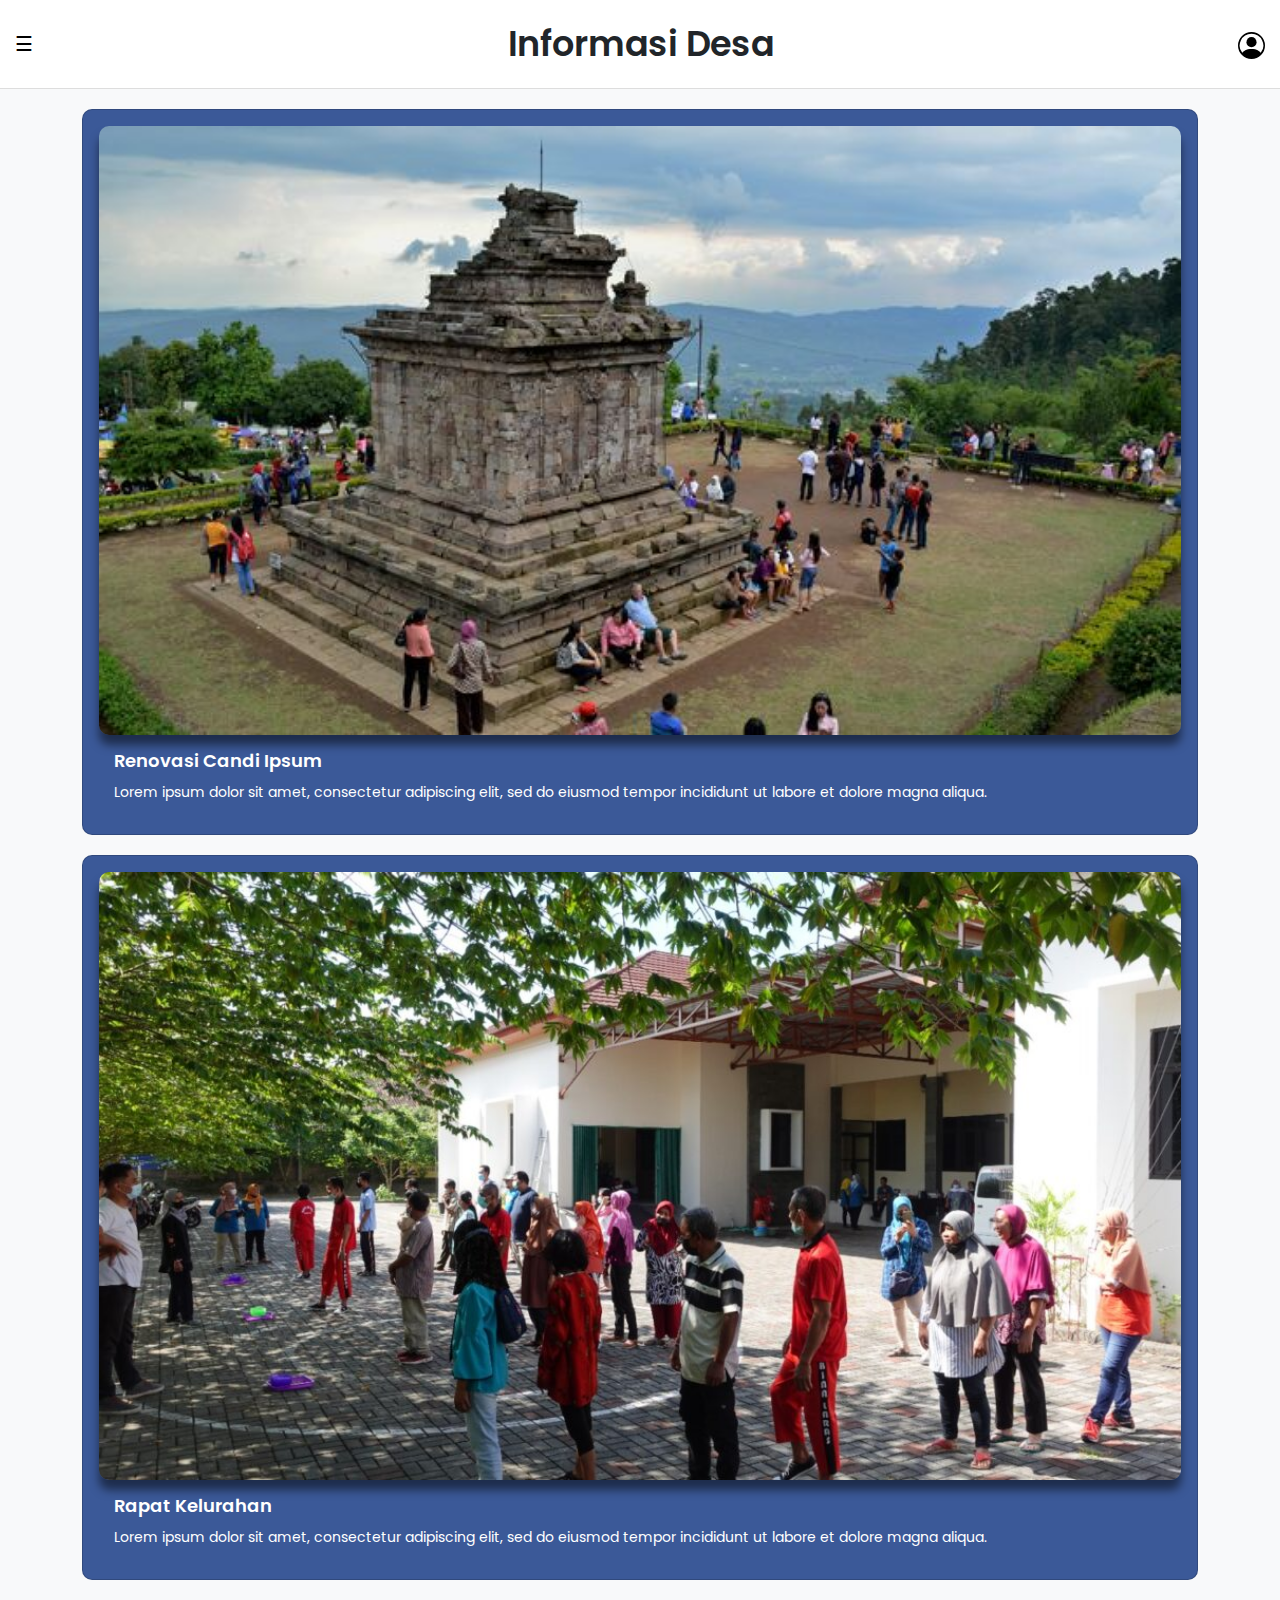
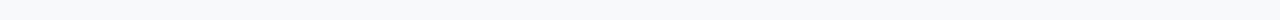
==== Home/home.html @ 0643595c "commit" ====
<!DOCTYPE html>
<html lang="en">
<head>
    <meta charset="UTF-8">
    <meta name="viewport" content="width=device-width, initial-scale=1.0">
    <title>Home</title>
    <link rel="stylesheet" href="https://cdn.jsdelivr.net/npm/bootstrap@5.3.3/dist/css/bootstrap.min.css">
    <link rel="stylesheet" href="home.css"/>
    <link href="https://fonts.googleapis.com/css2?family=Poppins:wght@400;500;600&display=swap" rel="stylesheet">
</head>
<body>
    <header class="header">
        

        <!-- SIDEBAR LEFT -->
        <nav class="navbar">
            <button class="menu-toggle" type="button" data-bs-toggle="offcanvas" data-bs-target="#offcanvasExample" aria-controls="offcanvasExample">
                <span class="menu-icon">☰</span>
            </button>
            <div class="offcanvas offcanvas-start" tabindex="-1" id="offcanvasExample" aria-labelledby="offcanvasExampleLabel">
                <div class="offcanvas-header">
                    <h5 class="offcanvas-title" id="offcanvasExampleLabel">Offcanvas</h5>
                    <button type="button" class="btn-close" data-bs-dismiss="offcanvas" aria-label="Close"></button>
                </div>
                <div class="offcanvas-body">
                    <div>Some text as placeholder. In real life you can have the elements you have chosen. Like, text, images, lists, etc.</div>
                    <div class="dropdown mt-3">
                        <button class="btn btn-secondary dropdown-toggle" type="button" data-bs-toggle="dropdown">
                            Dropdown button
                        </button>
                        <ul class="dropdown-menu">
                            <li><a class="dropdown-item" href="#">Action</a></li>
                            <li><a class="dropdown-item" href="#">Another action</a></li>
                            <li><a class="dropdown-item" href="#">Something else here</a></li>
                        </ul>
                    </div>
                </div>
            </div>
            
            <h1 class="title m-0 p-0">Informasi Desa</h1>

            <!-- SIDEBAR RIGHT -->
            <button class="profile-button" type="button" data-bs-toggle="offcanvas" data-bs-target="#offcanvasRight" aria-controls="offcanvasRight"><span class="profile-icon">
                <svg xmlns="http://www.w3.org/2000/svg" width="27" height="27" fill="currentColor" class="bi bi-person-circle" viewBox="0 0 16 16">
                    <path d="M11 6a3 3 0 1 1-6 0 3 3 0 0 1 6 0"/>
                    <path fill-rule="evenodd" d="M0 8a8 8 0 1 1 16 0A8 8 0 0 1 0 8m8-7a7 7 0 0 0-5.468 11.37C3.242 11.226 4.805 10 8 10s4.757 1.225 5.468 2.37A7 7 0 0 0 8 1"/>
                </svg>
            </span></button>
            <div class="offcanvas offcanvas-end" tabindex="-1" id="offcanvasRight" aria-labelledby="offcanvasRightLabel">
                <div class="offcanvas-header">
                    <button class="profile-button" type="button" data-bs-toggle="offcanvas" data-bs-target="#offcanvasRight" aria-controls="offcanvasRight"><span class="profile-icon">👤</span></button>
                    <div class="profil-desk">    
                        <p class="welcome m-0">Selamat datang</p>
                        <p class="profil m-0"><a href="profil.html" class="profil-link">Nama</a></p>
                    </div>
                </div>
                <div class="navbar-body">
                    <div class="navbar-keluar">Keluar</div>
                    <div class="navbar-tambah">Tambah Kegiatan</div>
                    <div class="navbar-kalender">Kalender</div>
                </div>
            </div>
        </nav>
    </header>

    <main class="main-content">





        <div class="card">
            <img src="image/candi.jpg" alt="Renovasi Candi" class="card-image">
            <div class="card-content">
                <h2 class="card-title">Renovasi Candi Ipsum</h2>
                <p class="card-description">Lorem ipsum dolor sit amet, consectetur adipiscing elit, sed do eiusmod tempor incididunt ut labore et dolore magna aliqua.</p>
            </div>
        </div>
        <div class="card">
            <img src="image/kelurahan.jpeg" alt="Rapat Kelurahan" class="card-image">
            <div class="card-content">
                <h2 class="card-title">Rapat Kelurahan</h2>
                <p class="card-description">Lorem ipsum dolor sit amet, consectetur adipiscing elit, sed do eiusmod tempor incididunt ut labore et dolore magna aliqua.</p>
            </div>
        </div>
    </main>
    <script src="home.js"></script>
    <script src="https://cdn.jsdelivr.net/npm/bootstrap@5.3.3/dist/js/bootstrap.bundle.min.js"></script>
</body>
</html>
---- Home/home.css ----
* {
    margin: 0;
    padding: 0;
    box-sizing: border-box;
    font-family: 'Poppins', sans-serif;
}

body {
    background-color: #f8f9fa;
}

.header {
    background-color: white;
    padding: 15px;
    display: flex;
    justify-content: space-between;
    align-items: center;
    border-bottom: 1px solid #ddd;
}

.navbar {
    display: flex;
    align-items: center;
    width: 100%;
}

.menu-toggle {
    background: none;
    border: none;
    font-size: 20px;
    cursor: pointer;
    margin-right: 10px;
}

.title {
    flex-grow: 1;
    text-align: center;
    font-weight: 600;
    font-size: 20px;
}

.profile-button {
    background: none;
    border: none;
    font-size: 20px;
    cursor: pointer;
}

.main-content {
    padding: 20px;
    display: flex;
    flex-direction: column;
    align-items: center;
}

.card {
    padding-top: 1rem;
    padding-right: 1rem;
    padding-left: 1rem;
    background-color: #3b5998;
    border-radius: 10px;
    overflow: hidden;
    margin-bottom: 20px;
    max-width: 400px;
    width: 100%;
}

.card-image {
    border-radius: 10px;
    width: 100%;
    height: auto;
    display: block;
    box-shadow: 0px 10px 10px 0px rgba(0, 0, 0, 0.5); /* x, y, blur, spread radius, */
}

.card-content {
    padding: 15px;
    color: white;
}

.card-title {
    font-size: 18px;
    font-weight: 600;
    margin-bottom: 10px;
}

.card-description {
    font-size: 14px;
    line-height: 1.5;
}

.profil {
    line-height: 1;
    margin: 0;
    padding: 0;
}

.profil-desk {
    margin-left: 1rem;
    display: flex;
    flex-direction: column;
    justify-content: center;
    gap: 0;
}

.profil-link {
    color: antiquewhite;
    font-size: 25px;
    font-weight: 900;
    text-decoration: none;
}


.offcanvas-start {
    --bs-offcanvas-width: 85%;
    background-color: #335079;
}

.offcanvas-end {
    --bs-offcanvas-width: 85%; 
    background-color: #335079;
}

.offcanvas-header {
    justify-content: center;
}

.navbar-body {
    color: aliceblue;
    display: flex;
    flex-direction: column;

}

.navbar-body > div {
    position: relative; /* Mengatur posisi relatif */
    box-shadow: 0px 10px 25px 0px rgba(0, 0, 0, 0.5); /* x, y, blur, spread radius, */
    background-color: #233652; 
    padding: 15px 20px; 
}

/* Atur z-index setiap elemen agar tidak menimpa (harus pake position:relative; */
.navbar-keluar {
    z-index: 3;
}

.navbar-tambah {
    z-index: 2;
}

.navbar-kalender {
    z-index: 1;
}

.navbar-keluar {
    height: 50px;
    background-color: #233652;
}

.navbar-tambah {
    background-color: #233652;
    
}

.navbar-kalender {
    background-color: #233652;
}


/* Media Queries untuk Responsivitas */
@media (min-width: 450px) {
    .card {
        max-width: 90%;
        width: 100%;
    }
    .offcanvas-end {
        --bs-offcanvas-width: 80%; /* Sesuaikan lebar sesuai kebutuhan */
    }
}

@media (min-width: 550px) {
    .card {
        max-width: 90%;
        width: 100%;
    }
    .offcanvas-end {
        --bs-offcanvas-width: 50%; /* Sesuaikan lebar sesuai kebutuhan */
    }
}

@media (min-width: 800px) {
    .card {
        max-width: 90%;
        width: 100%;
    }
    .offcanvas-end {
        --bs-offcanvas-width: 25%; /* Sesuaikan lebar sesuai kebutuhan */
    }
    .title {
        font-size: 35px;
    }
    
}
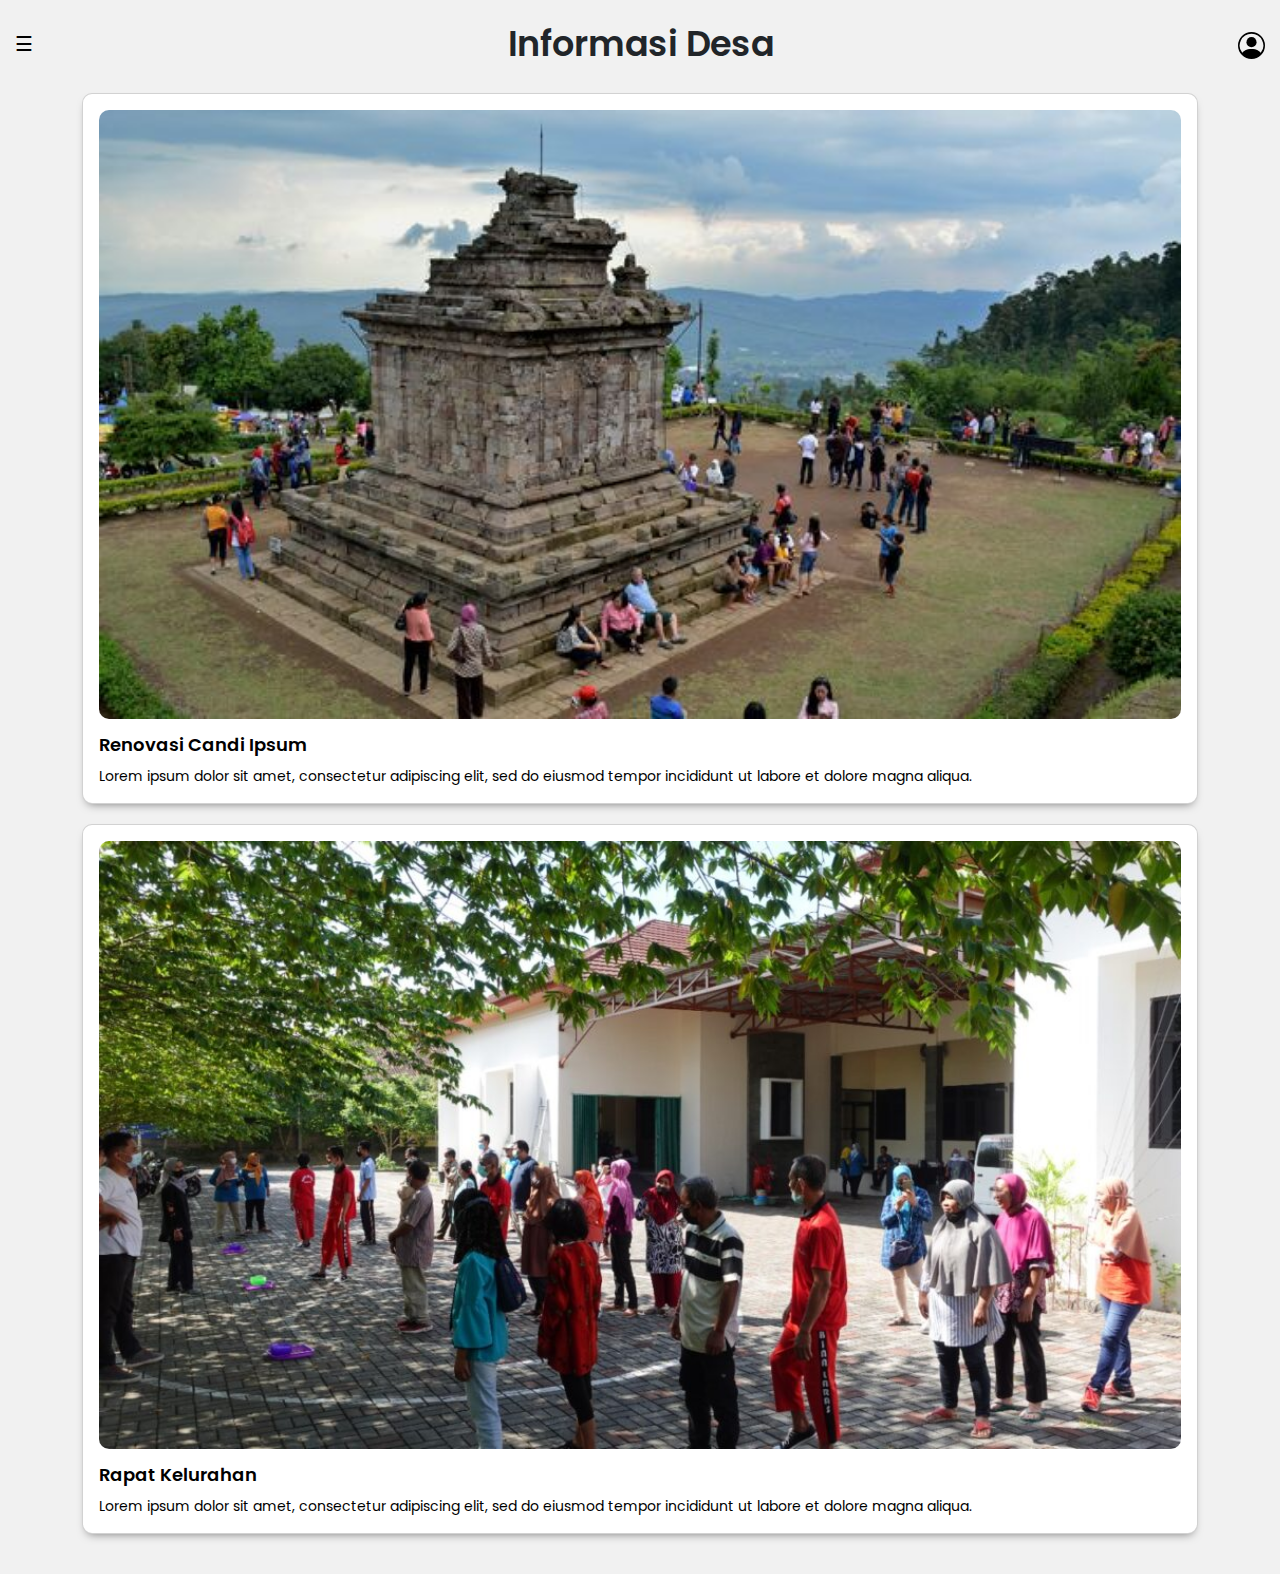
==== commit d485dc6a: "commit" ====
--- a/Home/home.html
+++ b/Home/home.html
@@ -9,7 +9,7 @@
     <link href="https://fonts.googleapis.com/css2?family=Poppins:wght@400;500;600&display=swap" rel="stylesheet">
 </head>
 <body>
-    <header class="header">
+    <header class="header pb-0">
         
 
         <!-- SIDEBAR LEFT -->
@@ -17,35 +17,61 @@
             <button class="menu-toggle" type="button" data-bs-toggle="offcanvas" data-bs-target="#offcanvasExample" aria-controls="offcanvasExample">
                 <span class="menu-icon">☰</span>
             </button>
+            
             <div class="offcanvas offcanvas-start" tabindex="-1" id="offcanvasExample" aria-labelledby="offcanvasExampleLabel">
                 <div class="offcanvas-header">
-                    <h5 class="offcanvas-title" id="offcanvasExampleLabel">Offcanvas</h5>
                     <button type="button" class="btn-close" data-bs-dismiss="offcanvas" aria-label="Close"></button>
                 </div>
-                <div class="offcanvas-body">
-                    <div>Some text as placeholder. In real life you can have the elements you have chosen. Like, text, images, lists, etc.</div>
-                    <div class="dropdown mt-3">
-                        <button class="btn btn-secondary dropdown-toggle" type="button" data-bs-toggle="dropdown">
-                            Dropdown button
-                        </button>
-                        <ul class="dropdown-menu">
-                            <li><a class="dropdown-item" href="#">Action</a></li>
-                            <li><a class="dropdown-item" href="#">Another action</a></li>
-                            <li><a class="dropdown-item" href="#">Something else here</a></li>
-                        </ul>
-                    </div>
+                    <div class="offcanvas-body p-0"> 
+                        <div class="navbar-body">
+                            <div class="main-menu p-0" id="info">
+                                <div class="nt" onclick="toggleSubMenuInfo('submenuInfo')">
+                                    <div class="navbar-tambah">Info</div>
+                                    <div class="icon">&#9660;</div>
+                                </div>
+                                <div id="submenuInfo" class="submenuInfoClass p-0" style="display: none;">
+                                    <div class="submenuInfo-info" onclick="window.location.href='info.html';">Info</div>
+                                    <div class="submenuInfo-tambah" onclick="window.location.href='tambah-info.html';">Tambah Info</div>
+                                    <div class="submenuInfo-hapus" onclick="window.location.href='hapus-info.html';">Hapus Info</div>
+                                </div>
+                            </div>
+                            <div class="main-menu p-0" id="kegiatan">
+                                <div class="nt" onclick="toggleSubMenuKegiatan('submenuKegiatan')">
+                                    <div class="navbar-tambah">Kegiatan</div>
+                                    <div class="icon">&#9660;</div>
+                                </div>
+                                <div id="submenuKegiatan" class="submenuKegiatanClass p-0" style="display: none;">
+                                    <div class="submenuKegiatan-Kegiatan" onclick="window.location.href='kegiatan.html';">Kegiatan</div>
+                                    <div class="submenuKegiatan-Tambah" onclick="window.location.href='';">Tambah Kegiatan</div>
+                                    <div class="submenuKegiatan-hapus" onclick="window.location.href='hapus-kegiatan.html';">Hapus Kegiatan</div>
+                                </div>
+                            </div>
+                            <div class="main-menu p-0" id="database">
+                                <div class="nt" onclick="toggleSubMenuDatabase('submenuDatabase')">
+                                    <div class="navbar-tambah">Database</div>
+                                    <div class="icon">&#9660;</div>
+                                </div>
+                                <div id="submenuDatabase" class="submenuDatabaseClass p-0" style="display: none;">
+                                    <div class="submenuDatabase-Database" onclick="window.location.href='database.html';">Database</div>
+                                    <div class="submenuDatabase-Tambah" onclick="window.location.href='tambah-database.html';">Tambah Database</div>
+                                    <div class="submenuDatabase-hapus" onclick="window.location.href='hapus-database.html';">Hapus Database</div>
+                                </div>
+                            </div>  
+                        </div>
                 </div>
             </div>
             
             <h1 class="title m-0 p-0">Informasi Desa</h1>
 
             <!-- SIDEBAR RIGHT -->
-            <button class="profile-button" type="button" data-bs-toggle="offcanvas" data-bs-target="#offcanvasRight" aria-controls="offcanvasRight"><span class="profile-icon">
-                <svg xmlns="http://www.w3.org/2000/svg" width="27" height="27" fill="currentColor" class="bi bi-person-circle" viewBox="0 0 16 16">
-                    <path d="M11 6a3 3 0 1 1-6 0 3 3 0 0 1 6 0"/>
-                    <path fill-rule="evenodd" d="M0 8a8 8 0 1 1 16 0A8 8 0 0 1 0 8m8-7a7 7 0 0 0-5.468 11.37C3.242 11.226 4.805 10 8 10s4.757 1.225 5.468 2.37A7 7 0 0 0 8 1"/>
-                </svg>
-            </span></button>
+            <button class="profile-button" type="button" data-bs-toggle="offcanvas" data-bs-target="#offcanvasRight" aria-controls="offcanvasRight">
+                <span class="profile-icon">
+                    <svg xmlns="http://www.w3.org/2000/svg" width="27" height="27" fill="currentColor" class="bi bi-person-circle" viewBox="0 0 16 16">
+                        <path d="M11 6a3 3 0 1 1-6 0 3 3 0 0 1 6 0"/>
+                        <path fill-rule="evenodd" d="M0 8a8 8 0 1 1 16 0A8 8 0 0 1 0 8m8-7a7 7 0 0 0-5.468 11.37C3.242 11.226 4.805 10 8 10s4.757 1.225 5.468 2.37A7 7 0 0 0 8 1"/>
+                    </svg>
+                </span>
+            </button>
             <div class="offcanvas offcanvas-end" tabindex="-1" id="offcanvasRight" aria-labelledby="offcanvasRightLabel">
                 <div class="offcanvas-header">
                     <button class="profile-button" type="button" data-bs-toggle="offcanvas" data-bs-target="#offcanvasRight" aria-controls="offcanvasRight"><span class="profile-icon">👤</span></button>
@@ -55,16 +81,14 @@
                     </div>
                 </div>
                 <div class="navbar-body">
-                    <div class="navbar-keluar">Keluar</div>
-                    <div class="navbar-tambah">Tambah Kegiatan</div>
-                    <div class="navbar-kalender">Kalender</div>
+                    <div class="navbar-keluar" onclick="window.location.href='keluar.html';">Keluar</div>
                 </div>
             </div>
+            
         </nav>
     </header>
 
     <main class="main-content">
-
 
 
 
--- a/Home/home.css
+++ b/Home/home.css
@@ -6,16 +6,15 @@
 }
 
 body {
-    background-color: #f8f9fa;
+    background-color: #F1F1F1;
 }
 
 .header {
-    background-color: white;
+    background-color: #F1F1F1;
     padding: 15px;
     display: flex;
     justify-content: space-between;
     align-items: center;
-    border-bottom: 1px solid #ddd;
 }
 
 .navbar {
@@ -57,12 +56,13 @@
     padding-top: 1rem;
     padding-right: 1rem;
     padding-left: 1rem;
-    background-color: #3b5998;
+    background-color: #ffffff;
     border-radius: 10px;
     overflow: hidden;
     margin-bottom: 20px;
     max-width: 400px;
     width: 100%;
+    box-shadow: 0px 5px 10px -5px rgba(0, 0, 0, 0.5); /*x, y, blur, spread radius*/
 }
 
 .card-image {
@@ -70,12 +70,12 @@
     width: 100%;
     height: auto;
     display: block;
-    box-shadow: 0px 10px 10px 0px rgba(0, 0, 0, 0.5); /* x, y, blur, spread radius, */
+    /* box-shadow: 0px 10px 10px 0px rgba(0, 0, 0, 0.5); x, y, blur, spread radius, */
 }
 
 .card-content {
-    padding: 15px;
-    color: white;
+    padding-top: 15px;
+    color: rgb(0, 0, 0);
 }
 
 .card-title {
@@ -166,6 +166,62 @@
     background-color: #233652;
 }
 
+.submenuInfoClass div {
+    padding: 5px 25px;
+    background: rgb(1, 87, 174);
+    cursor: pointer;
+}
+
+.submenuInfoClass div:hover {
+    background-color: #b3b3b3;
+    transition: background-color 0.3s ease;
+}
+
+.submenuInfoClass {
+    border:#ffffff;
+}
+
+.submenuKegiatanClass div {
+    padding: 5px 25px;
+    background: rgb(1, 87, 174);
+    cursor: pointer;
+}
+
+.submenuKegiatanClass div:hover {
+    background-color: #b3b3b3;
+    transition: background-color 0.3s ease;
+}
+
+.submenuKegiatanClass {
+    border:#ffffff;
+}
+
+.submenuDatabaseClass div {
+    padding: 5px 25px;
+    background: rgb(1, 87, 174);
+    cursor: pointer;
+}
+
+.submenuDatabaseClass div:hover {
+    background-color: #b3b3b3;
+    transition: background-color 0.3s ease;
+}
+
+.submenuDatabaseClass {
+    border:#ffffff;
+}
+
+.nt {
+    padding: 1rem;
+    display: flex;
+    justify-content: space-between;
+}
+
+.navbar-body a {
+    text-decoration: none; /* Menghilangkan underline */
+    color: inherit;
+}
+
 
 /* Media Queries untuk Responsivitas */
 @media (min-width: 450px) {
@@ -193,6 +249,9 @@
         max-width: 90%;
         width: 100%;
     }
+    .offcanvas-start {
+        --bs-offcanvas-width: 85%;
+    }
     .offcanvas-end {
         --bs-offcanvas-width: 25%; /* Sesuaikan lebar sesuai kebutuhan */
     }
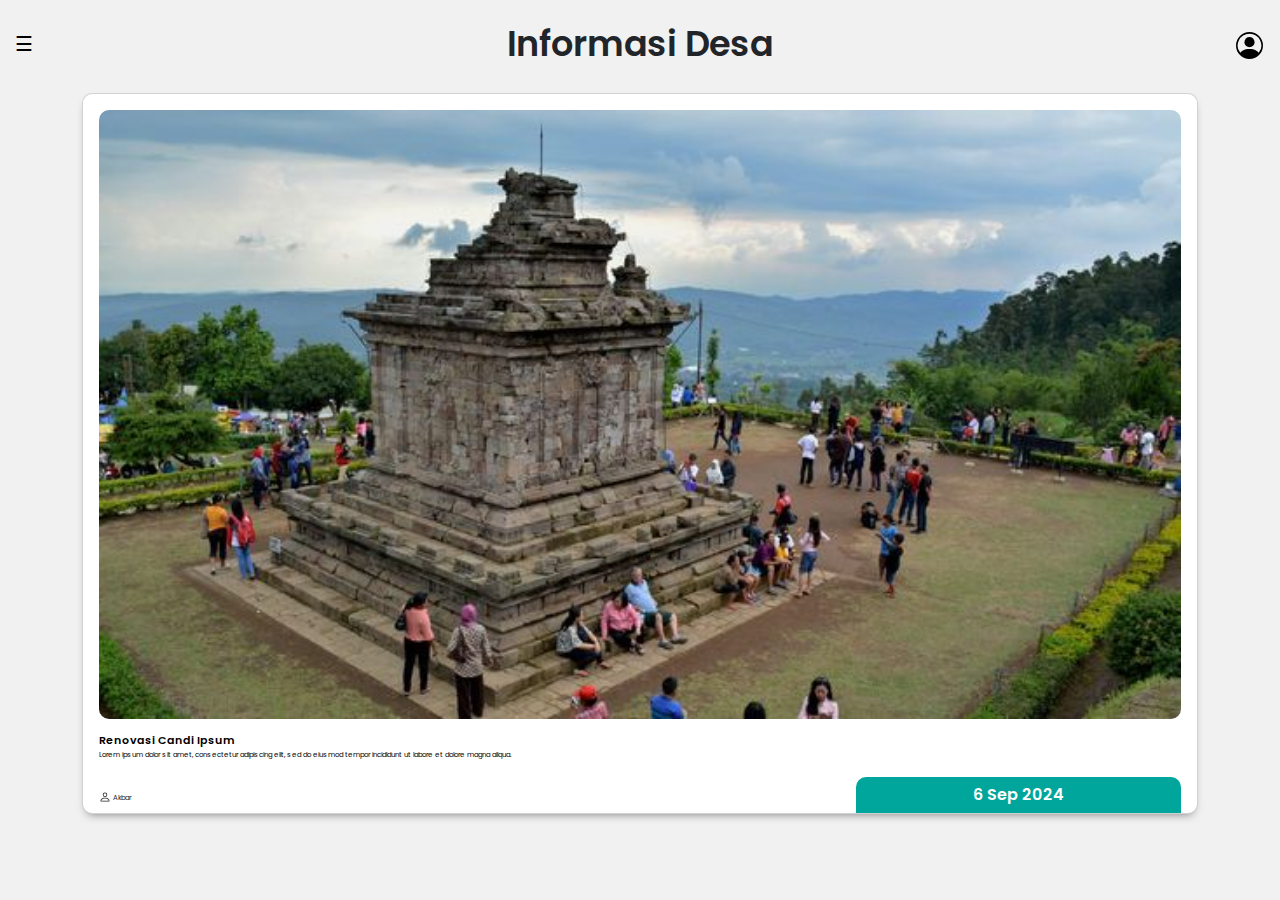
==== commit abe35e00: "commit" ====
--- a/Home/home.html
+++ b/Home/home.html
@@ -89,22 +89,28 @@
     </header>
 
     <main class="main-content">
-
-
-
-
         <div class="card">
             <img src="image/candi.jpg" alt="Renovasi Candi" class="card-image">
             <div class="card-content">
                 <h2 class="card-title">Renovasi Candi Ipsum</h2>
                 <p class="card-description">Lorem ipsum dolor sit amet, consectetur adipiscing elit, sed do eiusmod tempor incididunt ut labore et dolore magna aliqua.</p>
             </div>
-        </div>
-        <div class="card">
-            <img src="image/kelurahan.jpeg" alt="Rapat Kelurahan" class="card-image">
-            <div class="card-content">
-                <h2 class="card-title">Rapat Kelurahan</h2>
-                <p class="card-description">Lorem ipsum dolor sit amet, consectetur adipiscing elit, sed do eiusmod tempor incididunt ut labore et dolore magna aliqua.</p>
+            <div class="keterangan">
+                <div class="info-penulis mb-1">
+                    <span class="profile-icon">
+                        <svg xmlns="http://www.w3.org/2000/svg" width="12" height="12" fill="currentColor" class="bi bi-person" viewBox="0 0 16 16">
+                            <path d="M8 8a3 3 0 1 0 0-6 3 3 0 0 0 0 6m2-3a2 2 0 1 1-4 0 2 2 0 0 1 4 0m4 8c0 1-1 1-1 1H3s-1 0-1-1 1-4 6-4 6 3 6 4m-1-.004c-.001-.246-.154-.986-.832-1.664C11.516 10.68 10.289 10 8 10s-3.516.68-4.168 1.332c-.678.678-.83 1.418-.832 1.664z"/>
+                        </svg>
+                    </span>
+                    <div class="penulis">
+                        <p class="nama-penulis m-0 pt-1">Akbar</p>
+                    </div>
+                </div>
+                <div class="tanggal p-2">
+                    <div>
+                        <p class="tanggal-upload m-0">6 Sep 2024</p>
+                    </div>
+                </div>
             </div>
         </div>
     </main>
--- a/Home/home.css
+++ b/Home/home.css
@@ -60,8 +60,7 @@
     border-radius: 10px;
     overflow: hidden;
     margin-bottom: 20px;
-    max-width: 400px;
-    width: 100%;
+    width: 80%;
     box-shadow: 0px 5px 10px -5px rgba(0, 0, 0, 0.5); /*x, y, blur, spread radius*/
 }
 
@@ -79,14 +78,42 @@
 }
 
 .card-title {
-    font-size: 18px;
+    font-size: 11px;
     font-weight: 600;
-    margin-bottom: 10px;
+    margin-bottom: 3px;
 }
 
 .card-description {
-    font-size: 14px;
-    line-height: 1.5;
+    font-size: 7px;
+}
+
+.keterangan {
+    display: flex;
+    justify-content: space-between;
+    align-items: flex-end;
+}
+
+.info-penulis {
+    display: flex;
+    align-items: center;
+}
+
+.profile-icon {
+    margin-right: 2px;
+}
+
+.penulis {
+    font-size: 7px;
+}
+
+.tanggal {
+    color: #ffffff;
+    font-weight: 600;
+    width: 30%;
+    background-color: #00A69B;
+    text-align: center;
+    border-radius: 10px 10px 0 0;
+    line-height: 20px;
 }
 
 .profil {
